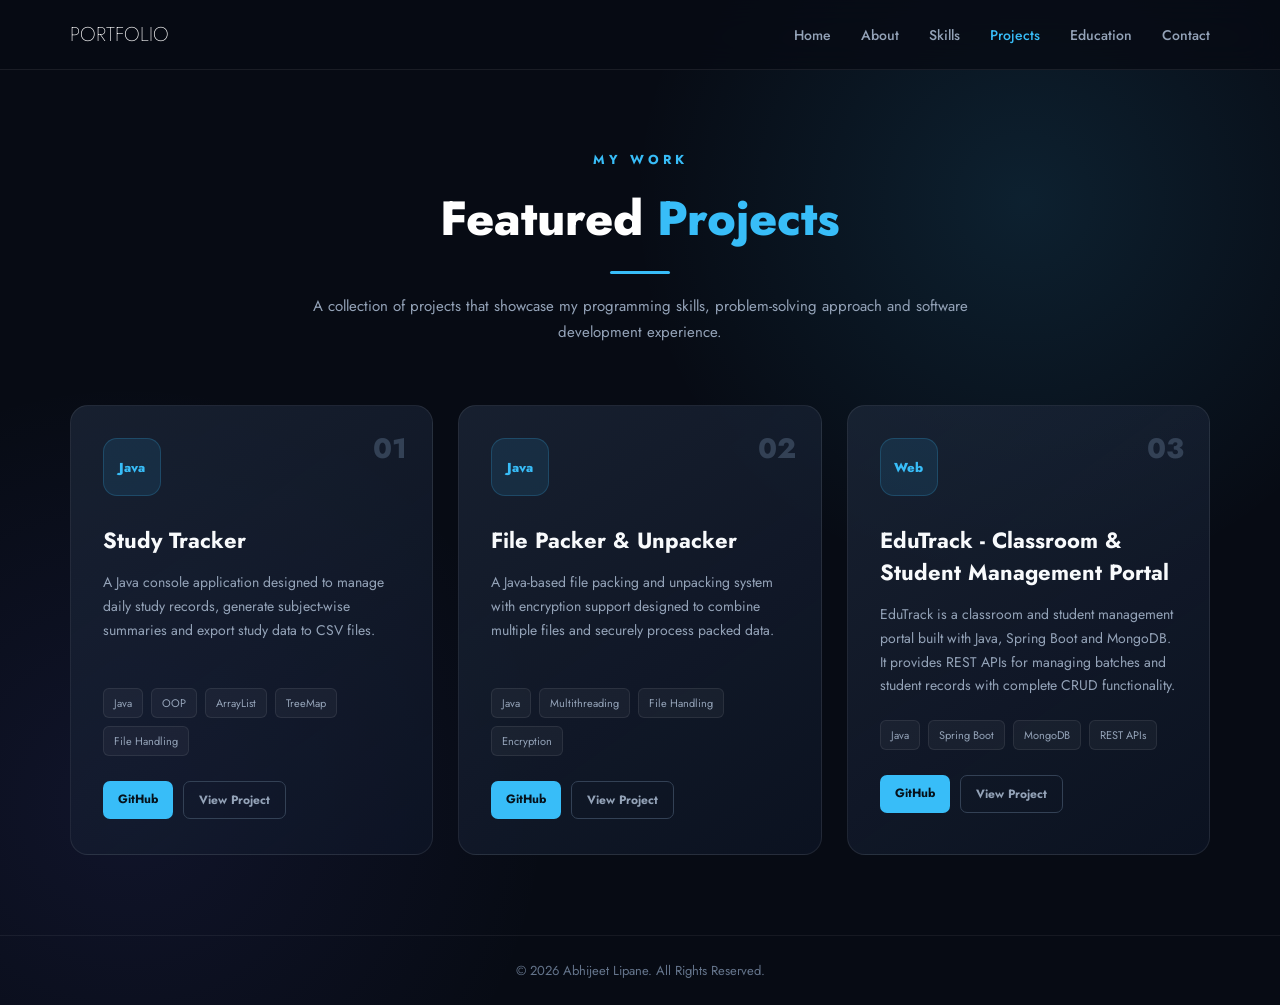
==== projects.html @ ec04ecb3 "Initial portfolio website" ====
<!DOCTYPE html>
<html lang="en">

<head>
    <meta charset="UTF-8">
    <meta name="viewport" content="width=device-width, initial-scale=1.0">

    <title>Projects | Abhijeet Lipane</title>

    <link rel="stylesheet" href="css/style.css">

    <link rel="preconnect" href="https://fonts.googleapis.com">
    <link rel="preconnect" href="https://fonts.gstatic.com" crossorigin>

    <!-- Google Font - Jost -->
    <link rel="preconnect" href="https://fonts.googleapis.com">
    <link rel="preconnect" href="https://fonts.gstatic.com" crossorigin>

    <link href="https://fonts.googleapis.com/css2?family=Jost:wght@100;200;300;400;500;600;700;800;900&display=swap"
        rel="stylesheet">

</head>

<body>

    <!-- NAVBAR -->

    <header class="navbar">

        <nav>

            <a href="index.html" class="logo">
                PORTFOLIO<span> </span>
            </a>

            <ul class="nav-links">

                <li>
                    <a href="index.html">Home</a>
                </li>

                <li>
                    <a href="about.html">About</a>
                </li>

                <li>
                    <a href="skills.html">Skills</a>
                </li>

                <li>
                    <a href="projects.html" class="active">Projects</a>
                </li>

                <li>
                    <a href="education.html">Education</a>
                </li>

                <li>
                    <a href="contact.html">Contact</a>
                </li>

            </ul>

        </nav>

    </header>


    <!-- PROJECTS -->

    <main class="projects-page">

        <section class="projects-section">

            <div class="section-heading">

                <p>MY WORK</p>

                <h1>
                    Featured <span>Projects</span>
                </h1>

                <div class="heading-line"></div>

                <p class="section-description">
                    A collection of projects that showcase my
                    programming skills, problem-solving approach
                    and software development experience.
                </p>

            </div>


            <div class="projects-grid">


                <!-- PROJECT 1 -->

                <article class="project-card">

                    <div class="project-number">
                        01
                    </div>

                    <div class="project-icon">
                        Java
                    </div>

                    <h2>
                        Study Tracker
                    </h2>

                    <p>
                        A Java console application designed to
                        manage daily study records, generate
                        subject-wise summaries and export study
                        data to CSV files.
                    </p>

                    <div class="tech-tags">

                        <span>Java</span>
                        <span>OOP</span>
                        <span>ArrayList</span>
                        <span>TreeMap</span>
                        <span>File Handling</span>

                    </div>

                    <div class="project-buttons">

                        <a href="https://github.com/abhilipane/StudyTracker"
                            target="_blank"
                            class="project-btn">
                                GitHub
                        </a>

                        <a href="#" class="project-btn outline">
                            View Project
                        </a>

                    </div>

                </article>


                <!-- PROJECT 2 -->

                <article class="project-card">

                    <div class="project-number">
                        02
                    </div>

                    <div class="project-icon">
                        Java
                    </div>

                    <h2>
                        File Packer & Unpacker
                    </h2>

                    <p>
                        A Java-based file packing and unpacking
                        system with encryption support designed
                        to combine multiple files and securely
                        process packed data.
                    </p>

                    <div class="tech-tags">

                        <span>Java</span>
                        <span>Multithreading</span>
                        <span>File Handling</span>
                        <span>Encryption</span>

                    </div>

                    <div class="project-buttons">

                        <a href="https://github.com/abhilipane/FilePacker-UnPacker-with-Encryption"
                            target="_blank"
                            class="project-btn">
                            GitHub
                        </a>

                        <a href="#" class="project-btn outline">
                            View Project
                        </a>

                    </div>

                </article>


                <!-- PROJECT 3 -->

                <article class="project-card">

                    <div class="project-number">
                        03
                    </div>

                    <div class="project-icon">
                        Web
                    </div>

                    <h2>
                        EduTrack - Classroom & Student Management Portal
                    </h2>

                    <p>
                        EduTrack is a classroom and student management portal built with Java, Spring Boot and MongoDB. It provides REST APIs for managing batches and student records with complete CRUD functionality.
                    </p>

                    <div class="tech-tags">

                        <span>Java</span>
                        <span>Spring Boot</span>
                        <span>MongoDB</span>
                        <span>REST APIs</span>

                    </div>

                    <div class="project-buttons">

                        <a href="https://github.com/abhilipane/Edutrack-Backend"
                            target="_blank"
                            class="project-btn">
                                GitHub
                        </a>

                        <a href="#" class="project-btn outline">
                            View Project
                        </a>

                    </div>

                </article>


            </div>

        </section>

    </main>


    <!-- FOOTER -->

    <footer>

        <p>
            © 2026 Abhijeet Lipane. All Rights Reserved.
        </p>

    </footer>


    <script src="js/script.js"></script>

</body>

</html>
---- css/style.css ----
/* =====================================================
   GLOBAL
===================================================== */

* {
    margin: 0;
    padding: 0;
    box-sizing: border-box;
}

html {
    scroll-behavior: smooth;
}

body {
    font-family: 'Jost', sans-serif;

    background:
        radial-gradient(
            circle at 80% 20%,
            rgba(56, 189, 248, 0.12),
            transparent 30%
        ),
        radial-gradient(
            circle at 10% 80%,
            rgba(99, 102, 241, 0.10),
            transparent 30%
        ),
        #070b14;

    color: #ffffff;

    min-height: 100vh;

    overflow-x: hidden;
}


/* =====================================================
   NAVBAR
===================================================== */

.navbar {
    width: 100%;

    position: sticky;
    top: 0;

    z-index: 1000;

    background: rgba(7, 11, 20, 0.78);

    backdrop-filter: blur(15px);

    border-bottom: 1px solid rgba(255, 255, 255, 0.08);
}

.navbar nav {
    max-width: 1200px;

    margin: auto;

    padding: 20px 30px;

    display: flex;

    align-items: center;

    justify-content: space-between;
}


/* Logo */

.logo {
    color: white;

    text-decoration: none;

    font-size: 20px;

    font-weight: 200;

    letter-spacing: 0px;
}

.logo span {
    color: #38bdf8;
}


/* Navigation */

.nav-links {
    list-style: none;

    display: flex;

    align-items: center;

    gap: 30px;
}

.nav-links a {
    color: #94a3b8;

    text-decoration: none;

    font-size: 14px;

    font-weight: 500;

    transition: 0.3s;
}

.nav-links a:hover,
.nav-links a.active {
    color: #38bdf8;
}


/* =====================================================
   HERO
===================================================== */

.hero {
    max-width: 1200px;

    min-height: calc(100vh - 80px);

    margin: auto;

    padding: 70px 30px;

    display: grid;

    grid-template-columns: 1.1fr 0.9fr;

    align-items: center;

    gap: 60px;
}


/* =====================================================
   HERO CONTENT
===================================================== */

.hero-content {
    animation: fadeUp 1s ease forwards;
}

.hero-small-text {
    color: #38bdf8;

    font-size: 14px;

    font-weight: 700;

    letter-spacing: 4px;

    margin-bottom: 18px;
}

.hero h1 {
    font-size: clamp(30px, 4vw, 50px);

    line-height: 1;

    letter-spacing: 0px;

    font-weight: 700;

    margin-bottom: 25px;
}

.hero h1 span {
    color: #38bdf8;
}

.hero h2 {
    font-size: 25px;

    font-weight: 600;

    color: #e2e8f0;

    margin-bottom: 20px;
}

.hero-description {
    max-width: 650px;

    color: #94a3b8;

    font-size: 16px;

    line-height: 1.8;
}


/* =====================================================
   BUTTONS
===================================================== */

.hero-buttons {
    display: flex;

    gap: 15px;

    margin-top: 35px;

    flex-wrap: wrap;
}

.btn {
    padding: 13px 23px;

    border-radius: 8px;

    text-decoration: none;

    font-size: 14px;

    font-weight: 600;

    transition: all 0.3s ease;
}

.primary-btn {
    background: #38bdf8;

    color: #06111a;

    box-shadow: 0 0 25px rgba(56, 189, 248, 0.20);
}

.primary-btn:hover {
    transform: translateY(-3px);

    box-shadow: 0 10px 35px rgba(56, 189, 248, 0.35);
}

.secondary-btn {
    border: 1px solid #334155;

    color: #e2e8f0;

    background: rgba(255, 255, 255, 0.03);
}

.secondary-btn:hover {
    border-color: #38bdf8;

    color: #38bdf8;

    transform: translateY(-3px);
}


/* =====================================================
   SOCIAL BUTTONS
===================================================== */

.social-links {
    display: flex;

    gap: 12px;

    margin-top: 30px;

    flex-wrap: wrap;
}

.social-btn {
    min-width: 95px;

    padding: 10px 16px;

    display: flex;

    align-items: center;

    justify-content: center;

    border: 1px solid rgba(255, 255, 255, 0.10);

    border-radius: 8px;

    background: rgba(255, 255, 255, 0.03);

    color: #94a3b8;

    text-decoration: none;

    font-size: 13px;

    font-weight: 600;

    transition: all 0.3s ease;
}

.social-btn:hover {
    color: #38bdf8;

    border-color: #38bdf8;

    background: rgba(56, 189, 248, 0.08);

    transform: translateY(-4px);

    box-shadow:
        0 8px 25px rgba(56, 189, 248, 0.12);
}

/* =====================================================
   HERO VISUAL
===================================================== */

.hero-visual {
    min-height: 500px;

    position: relative;

    display: flex;

    justify-content: center;

    align-items: center;
}


/* Glow */

.glow-circle {
    width: 350px;

    height: 350px;

    border-radius: 50%;

    background: #38bdf8;

    opacity: 0.10;

    filter: blur(70px);

    position: absolute;

    animation: pulseGlow 4s ease-in-out infinite;
}


/* Profile Card */

.profile-card {
    width: 300px;

    min-height: 330px;

    padding: 35px;

    border-radius: 25px;

    position: relative;

    z-index: 2;

    display: flex;

    flex-direction: column;

    justify-content: center;

    align-items: center;

    text-align: center;

    background:
        linear-gradient(
            145deg,
            rgba(30, 41, 59, 0.85),
            rgba(15, 23, 42, 0.75)
        );

    border: 1px solid rgba(255, 255, 255, 0.10);

    box-shadow:
        0 25px 70px rgba(0, 0, 0, 0.45),
        inset 0 1px rgba(255, 255, 255, 0.08);

    backdrop-filter: blur(15px);

    animation: float 5s ease-in-out infinite;
}


/* Profile Icon */

.profile-image {
    width: 150px;
    height: 150px;

    border-radius: 50%;

    padding: 5px;

    background: linear-gradient(
        135deg,
        #38bdf8,
        #818cf8
    );

    box-shadow:
        0 0 35px rgba(56, 189, 248, 0.35);

    margin-bottom: 25px;

    overflow: hidden;
}

.profile-image img {
    width: 100%;
    height: 100%;

    object-fit: cover;

    border-radius: 50%;

    display: block;
}

.profile-card h3 {
    font-size: 20px;

    margin-bottom: 8px;
}

.profile-card p {
    color: #94a3b8;

    font-size: 13px;
}


/* =====================================================
   FLOATING TECH CARDS
===================================================== */

.tech-card {
    position: absolute;

    z-index: 3;

    padding: 11px 18px;

    border-radius: 10px;

    background: rgba(15, 23, 42, 0.85);

    border: 1px solid rgba(56, 189, 248, 0.25);

    color: #e2e8f0;

    font-size: 13px;

    font-weight: 600;

    box-shadow: 0 10px 30px rgba(0, 0, 0, 0.25);

    backdrop-filter: blur(10px);
}

.tech-java {
    bottom: 50px;

    left: 25px;

    animation: floatSmall 5s ease-in-out infinite;
}

.tech-javascript {
    bottom: 60px;

    left: 115px;

    animation: floatSmall 5s ease-in-out infinite;
}

.tech-spring {
    bottom: 60px;

    left: 245px;

    animation: floatSmall 5s ease-in-out infinite;
}

.tech-db {
    bottom: 50px;

    right: 10px;

    animation: floatSmall 5s ease-in-out infinite;
}


/* =====================================================
   FOOTER
===================================================== */

footer {
    text-align: center;

    padding: 25px;

    color: #64748b;

    border-top: 1px solid rgba(255, 255, 255, 0.06);

    font-size: 13px;
}


/* =====================================================
   ANIMATIONS
===================================================== */

@keyframes fadeUp {

    from {
        opacity: 0;

        transform: translateY(30px);
    }

    to {
        opacity: 1;

        transform: translateY(0);
    }
}


@keyframes float {

    0%,
    100% {
        transform: translateY(0);
    }

    50% {
        transform: translateY(-12px);
    }
}


@keyframes floatSmall {

    0%,
    100% {
        transform: translateY(0);
    }

    50% {
        transform: translateY(-8px);
    }
}


@keyframes pulseGlow {

    0%,
    100% {
        transform: scale(0.95);

        opacity: 0.08;
    }

    50% {
        transform: scale(1.1);

        opacity: 0.15;
    }
}


/* =====================================================
   MOBILE
===================================================== */

@media (max-width: 850px) {

    .navbar nav {
        flex-direction: column;

        gap: 20px;
    }

    .nav-links {
        gap: 15px;

        flex-wrap: wrap;

        justify-content: center;
    }

    .hero {
        grid-template-columns: 1fr;

        text-align: center;

        padding-top: 50px;
    }

    .hero-description {
        margin: auto;
    }

    .hero-buttons,
    .social-links {
        justify-content: center;
    }

    .hero-visual {
        min-height: 400px;
    }

}


@media (max-width: 500px) {

    .navbar nav {
        padding: 16px;
    }

    .nav-links {
        gap: 10px;
    }

    .nav-links a {
        font-size: 12px;
    }

    .hero h1 {
        font-size: 55px;

        letter-spacing: 0px;
    }

    .hero h2 {
        font-size: 20px;
    }

    .profile-card {
        width: 260px;
    }

    .tech-java {
        right: 0;
    }

    .tech-spring {
        left: 0;
    }

}

/* =====================================================
   PROJECTS PAGE
===================================================== */

.projects-page {
    min-height: calc(100vh - 80px);
}

.projects-section {
    max-width: 1200px;

    margin: auto;

    padding: 80px 30px;
}


/* Section Heading */

.section-heading {
    text-align: center;

    max-width: 700px;

    margin: 0 auto 60px;
}

.section-heading > p:first-child {
    color: #38bdf8;

    font-size: 13px;

    font-weight: 700;

    letter-spacing: 4px;

    margin-bottom: 15px;
}

.section-heading h1 {
    font-size: 48px;

    font-weight: 800;

    letter-spacing: 0px;

    margin-bottom: 18px;
}

.section-heading h1 span {
    color: #38bdf8;
}

.heading-line {
    width: 60px;

    height: 3px;

    background: #38bdf8;

    margin: 0 auto 20px;

    border-radius: 10px;
}

.section-description {
    color: #94a3b8;

    font-size: 15px;

    line-height: 1.7;
}


/* Projects Grid */

.projects-grid {
    display: grid;

    grid-template-columns: repeat(3, 1fr);

    gap: 25px;
}


/* Project Card */

.project-card {
    position: relative;

    padding: 32px;

    min-height: 450px;

    border-radius: 18px;

    background:
        linear-gradient(
            145deg,
            rgba(30, 41, 59, 0.70),
            rgba(15, 23, 42, 0.60)
        );

    border: 1px solid rgba(255, 255, 255, 0.08);

    transition:
        transform 0.35s ease,
        border-color 0.35s ease,
        box-shadow 0.35s ease;

    overflow: hidden;
}


/* Card Glow */

.project-card::before {
    content: "";

    position: absolute;

    width: 180px;

    height: 180px;

    background: #38bdf8;

    opacity: 0;

    filter: blur(90px);

    top: -80px;

    right: -80px;

    transition: 0.4s;
}

.project-card:hover::before {
    opacity: 0.15;
}


/* Card Hover */

.project-card:hover {
    transform: translateY(-10px);

    border-color: rgba(56, 189, 248, 0.35);

    box-shadow:
        0 25px 60px rgba(0, 0, 0, 0.30);
}


/* Number */

.project-number {
    position: absolute;

    top: 22px;

    right: 25px;

    color: #334155;

    font-size: 28px;

    font-weight: 800;
}


/* Project Icon */

.project-icon {
    width: 58px;

    height: 58px;

    display: flex;

    justify-content: center;

    align-items: center;

    border-radius: 14px;

    background: rgba(56, 189, 248, 0.10);

    border: 1px solid rgba(56, 189, 248, 0.20);

    color: #38bdf8;

    font-size: 13px;

    font-weight: 800;

    margin-bottom: 28px;
}


/* Project Title */

.project-card h2 {
    font-size: 22px;

    margin-bottom: 15px;

    color: #f8fafc;
}


/* Project Description */

.project-card > p {
    color: #94a3b8;

    font-size: 14px;

    line-height: 1.7;

    min-height: 95px;
}


/* Technology Tags */

.tech-tags {
    display: flex;

    flex-wrap: wrap;

    gap: 8px;

    margin-top: 22px;
}

.tech-tags span {
    padding: 6px 10px;

    border-radius: 6px;

    background: rgba(255, 255, 255, 0.04);

    border: 1px solid rgba(255, 255, 255, 0.08);

    color: #94a3b8;

    font-size: 11px;
}


/* Project Buttons */

.project-buttons {
    display: flex;

    gap: 10px;

    margin-top: 25px;
}

.project-btn {
    padding: 9px 15px;

    border-radius: 7px;

    background: #38bdf8;

    color: #06111a;

    text-decoration: none;

    font-size: 12px;

    font-weight: 700;

    transition: 0.3s;
}

.project-btn:hover {
    transform: translateY(-2px);

    box-shadow:
        0 8px 20px rgba(56, 189, 248, 0.20);
}

.project-btn.outline {
    background: transparent;

    color: #94a3b8;

    border: 1px solid #334155;
}

.project-btn.outline:hover {
    color: #38bdf8;

    border-color: #38bdf8;
}


/* =====================================================
   PROJECTS RESPONSIVE
===================================================== */

@media (max-width: 1000px) {

    .projects-grid {
        grid-template-columns: repeat(2, 1fr);
    }

}


@media (max-width: 650px) {

    .projects-section {
        padding: 60px 20px;
    }

    .section-heading h1 {
        font-size: 38px;
    }

    .projects-grid {
        grid-template-columns: 1fr;
    }

    .project-card {
        min-height: auto;
    }

}

/* =====================================================
   SKILLS PAGE
===================================================== */

.skills-page {
    min-height: calc(100vh - 80px);
}

.skills-section {
    max-width: 1200px;

    margin: auto;

    padding: 80px 30px;
}


/* Skills Grid */

.skills-grid {
    display: grid;

    grid-template-columns: repeat(2, 1fr);

    gap: 20px;

    max-width: 1000px;

    margin: auto;
}


/* Skill Card */

.skill-card {
    position: relative;

    display: flex;

    align-items: center;

    gap: 22px;

    padding: 25px;

    min-height: 150px;

    border-radius: 16px;

    background:
        linear-gradient(
            145deg,
            rgba(30, 41, 59, 0.70),
            rgba(15, 23, 42, 0.60)
        );

    border: 1px solid rgba(255, 255, 255, 0.08);

    overflow: hidden;

    transition:
        transform 0.35s ease,
        border-color 0.35s ease,
        box-shadow 0.35s ease;
}


/* Glow */

.skill-card::before {
    content: "";

    position: absolute;

    width: 160px;

    height: 160px;

    right: -80px;

    top: -80px;

    background: #38bdf8;

    opacity: 0;

    filter: blur(80px);

    transition: 0.4s;
}

.skill-card:hover::before {
    opacity: 0.15;
}


/* Hover */

.skill-card:hover {
    transform: translateY(-7px);

    border-color: rgba(56, 189, 248, 0.35);

    box-shadow:
        0 20px 45px rgba(0, 0, 0, 0.30);
}


/* Skill Icon */

.skill-icon {
    width: 70px;

    height: 70px;

    flex-shrink: 0;

    display: flex;

    align-items: center;

    justify-content: center;

    border-radius: 16px;

    background:
        linear-gradient(
            135deg,
            rgba(56, 189, 248, 0.15),
            rgba(129, 140, 248, 0.10)
        );

    border: 1px solid rgba(56, 189, 248, 0.20);

    color: #38bdf8;

    font-size: 12px;

    font-weight: 800;

    letter-spacing: 0.5px;
}


/* Skill Information */

.skill-info {
    position: relative;

    z-index: 2;
}

.skill-info h2 {
    color: #f8fafc;

    font-size: 19px;

    margin-bottom: 8px;
}

.skill-info p {
    color: #94a3b8;

    font-size: 13px;

    line-height: 1.6;
}


/* Mobile */

@media (max-width: 700px) {

    .skills-section {
        padding: 60px 20px;
    }

    .skills-grid {
        grid-template-columns: 1fr;
    }

    .skill-card {
        padding: 20px;
    }

}


@media (max-width: 450px) {

    .skill-card {
        align-items: flex-start;
    }

    .skill-icon {
        width: 55px;
        height: 55px;

        font-size: 10px;
    }

    .skill-info h2 {
        font-size: 17px;
    }

}

/* =====================================================
   ABOUT PAGE
===================================================== */

.about-page {
    min-height: calc(100vh - 80px);
}

.about-section {
    max-width: 1200px;

    margin: auto;

    padding: 80px 30px;
}


/* About Content */

.about-content {
    display: grid;

    grid-template-columns: 1fr 1fr;

    gap: 50px;

    align-items: center;

    margin-top: 20px;
}


/* About Introduction */

.about-intro {
    padding: 35px;

    border-radius: 18px;

    background:
        linear-gradient(
            145deg,
            rgba(30, 41, 59, 0.70),
            rgba(15, 23, 42, 0.60)
        );

    border: 1px solid rgba(255, 255, 255, 0.08);

    position: relative;

    overflow: hidden;
}

.about-intro::before {
    content: "";

    position: absolute;

    width: 180px;

    height: 180px;

    background: #38bdf8;

    opacity: 0.06;

    filter: blur(70px);

    top: -80px;

    right: -80px;
}


/* Badge */

.about-badge {
    display: inline-block;

    padding: 7px 12px;

    border-radius: 20px;

    background: rgba(56, 189, 248, 0.08);

    border: 1px solid rgba(56, 189, 248, 0.20);

    color: #38bdf8;

    font-size: 11px;

    font-weight: 700;

    letter-spacing: 0.5px;

    margin-bottom: 25px;
}


/* Intro Heading */

.about-intro h2 {
    font-size: 30px;

    line-height: 1.3;

    margin-bottom: 22px;

    color: #f8fafc;
}

.about-intro h2 span {
    color: #38bdf8;
}


/* Intro Paragraphs */

.about-intro p {
    color: #94a3b8;

    font-size: 14px;

    line-height: 1.8;

    margin-bottom: 16px;
}


/* Info Grid */

.about-info-grid {
    display: grid;

    grid-template-columns: 1fr 1fr;

    gap: 16px;
}


/* Info Card */

.about-info-card {
    display: flex;

    gap: 15px;

    padding: 22px;

    min-height: 155px;

    border-radius: 15px;

    background:
        linear-gradient(
            145deg,
            rgba(30, 41, 59, 0.65),
            rgba(15, 23, 42, 0.55)
        );

    border: 1px solid rgba(255, 255, 255, 0.08);

    transition:
        transform 0.3s ease,
        border-color 0.3s ease,
        box-shadow 0.3s ease;
}

.about-info-card:hover {
    transform: translateY(-7px);

    border-color: rgba(56, 189, 248, 0.35);

    box-shadow:
        0 18px 40px rgba(0, 0, 0, 0.25);
}


/* Info Icon */

.about-info-icon {
    width: 42px;

    height: 42px;

    flex-shrink: 0;

    display: flex;

    align-items: center;

    justify-content: center;

    border-radius: 10px;

    background: rgba(56, 189, 248, 0.10);

    border: 1px solid rgba(56, 189, 248, 0.20);

    color: #38bdf8;

    font-size: 11px;

    font-weight: 800;
}


/* Info Text */

.about-info-card h3 {
    color: #f8fafc;

    font-size: 15px;

    margin-bottom: 8px;
}

.about-info-card p {
    color: #94a3b8;

    font-size: 12px;

    line-height: 1.6;
}


/* Quick Facts */

.about-facts {
    display: grid;

    grid-template-columns: repeat(4, 1fr);

    gap: 16px;

    margin-top: 25px;
}

.fact-card {
    padding: 22px;

    text-align: center;

    border-radius: 14px;

    background: rgba(255, 255, 255, 0.025);

    border: 1px solid rgba(255, 255, 255, 0.07);

    transition: 0.3s;
}

.fact-card:hover {
    transform: translateY(-5px);

    border-color: rgba(56, 189, 248, 0.30);
}

.fact-card strong {
    display: block;

    color: #38bdf8;

    font-size: 16px;

    margin-bottom: 6px;
}

.fact-card span {
    color: #64748b;

    font-size: 11px;
}


/* =====================================================
   ABOUT RESPONSIVE
===================================================== */

@media (max-width: 900px) {

    .about-content {
        grid-template-columns: 1fr;
    }

    .about-facts {
        grid-template-columns: repeat(2, 1fr);
    }

}


@media (max-width: 600px) {

    .about-section {
        padding: 60px 20px;
    }

    .about-intro {
        padding: 25px;
    }

    .about-intro h2 {
        font-size: 25px;
    }

    .about-info-grid {
        grid-template-columns: 1fr;
    }

    .about-facts {
        grid-template-columns: 1fr;
    }

}

/* =====================================================
   CONTACT PAGE
===================================================== */

.contact-page {
    min-height: calc(100vh - 80px);
}

.contact-section {
    max-width: 1100px;

    margin: auto;

    padding: 80px 30px;
}


/* Contact Content */

.contact-content {
    display: grid;

    grid-template-columns: 0.85fr 1.15fr;

    gap: 30px;

    margin-top: 20px;
}


/* Contact Information */

.contact-info {
    display: flex;

    flex-direction: column;

    gap: 15px;
}


/* Contact Info Card */

.contact-info-card {
    display: flex;

    align-items: center;

    gap: 18px;

    padding: 22px;

    min-height: 90px;

    border-radius: 15px;

    background:
        linear-gradient(
            145deg,
            rgba(30, 41, 59, 0.70),
            rgba(15, 23, 42, 0.60)
        );

    border: 1px solid rgba(255, 255, 255, 0.08);

    transition:
        transform 0.3s ease,
        border-color 0.3s ease,
        box-shadow 0.3s ease;
}


.contact-info-card:hover {
    transform: translateX(6px);

    border-color: rgba(56, 189, 248, 0.35);

    box-shadow:
        0 15px 35px rgba(0, 0, 0, 0.25);
}


/* Contact Icon */

.contact-icon {
    width: 48px;

    height: 48px;

    flex-shrink: 0;

    display: flex;

    align-items: center;

    justify-content: center;

    border-radius: 12px;

    background: rgba(56, 189, 248, 0.10);

    border: 1px solid rgba(56, 189, 248, 0.20);

    color: #38bdf8;

    font-size: 12px;

    font-weight: 800;
}


/* Contact Text */

.contact-info-card span {
    display: block;

    color: #64748b;

    font-size: 11px;

    margin-bottom: 5px;

    text-transform: uppercase;

    letter-spacing: 1px;
}

.contact-info-card a {
    color: #e2e8f0;

    font-size: 13px;

    text-decoration: none;

    transition: 0.3s;
}

.contact-info-card a:hover {
    color: #38bdf8;
}

.contact-info-card p {
    color: #e2e8f0;

    font-size: 13px;

    margin: 0;
}


/* Contact Form */

.contact-form-card {
    padding: 32px;

    border-radius: 18px;

    background:
        linear-gradient(
            145deg,
            rgba(30, 41, 59, 0.70),
            rgba(15, 23, 42, 0.60)
        );

    border: 1px solid rgba(255, 255, 255, 0.08);
}


.contact-form-card h2 {
    color: #f8fafc;

    font-size: 22px;

    margin-bottom: 8px;
}

.contact-form-card > p {
    color: #64748b;

    font-size: 13px;

    line-height: 1.6;

    margin-bottom: 25px;
}


/* Form Group */

.form-group {
    margin-bottom: 18px;
}

.form-group label {
    display: block;

    color: #cbd5e1;

    font-size: 12px;

    font-weight: 600;

    margin-bottom: 8px;
}


/* Input */

.form-group input,
.form-group textarea {
    width: 100%;

    box-sizing: border-box;

    padding: 12px 14px;

    border-radius: 8px;

    border: 1px solid rgba(255, 255, 255, 0.10);

    background: rgba(2, 6, 23, 0.45);

    color: #f8fafc;

    font-family: inherit;

    font-size: 13px;

    outline: none;

    transition:
        border-color 0.3s ease,
        box-shadow 0.3s ease;
}


.form-group input::placeholder,
.form-group textarea::placeholder {
    color: #475569;
}


.form-group input:focus,
.form-group textarea:focus {
    border-color: #38bdf8;

    box-shadow:
        0 0 0 3px rgba(56, 189, 248, 0.08);
}


.form-group textarea {
    resize: vertical;

    min-height: 130px;
}


/* Submit Button */

.contact-submit {
    width: 100%;

    padding: 12px 20px;

    border: none;

    border-radius: 8px;

    background: #38bdf8;

    color: #06111a;

    font-family: inherit;

    font-size: 13px;

    font-weight: 700;

    cursor: pointer;

    transition:
        transform 0.3s ease,
        box-shadow 0.3s ease;
}


.contact-submit:hover {
    transform: translateY(-3px);

    box-shadow:
        0 10px 25px rgba(56, 189, 248, 0.20);
}


/* =====================================================
   CONTACT RESPONSIVE
===================================================== */

@media (max-width: 800px) {

    .contact-content {
        grid-template-columns: 1fr;
    }

}


@media (max-width: 600px) {

    .contact-section {
        padding: 60px 20px;
    }

    .contact-form-card {
        padding: 24px;
    }
}

/* =====================================================
   EDUCATION PAGE
===================================================== */

.education-page {
    min-height: calc(100vh - 80px);
}

.education-section {
    max-width: 900px;

    margin: auto;

    padding: 80px 30px;
}


/* Timeline */

.education-timeline {
    position: relative;

    margin-top: 50px;

    padding: 10px 0;
}


/* Vertical Line */

.education-timeline::before {
    content: "";

    position: absolute;

    left: 24px;

    top: 0;

    bottom: 0;

    width: 2px;

    background:
        linear-gradient(
            to bottom,
            #38bdf8,
            rgba(56, 189, 248, 0.08)
        );
}


/* Timeline Item */

.education-item {
    position: relative;

    padding-left: 75px;

    margin-bottom: 30px;
}

.education-item:last-child {
    margin-bottom: 0;
}


/* Timeline Dot */

.education-dot {
    position: absolute;

    left: 14px;

    top: 28px;

    width: 22px;

    height: 22px;

    border-radius: 50%;

    background: #0f172a;

    border: 3px solid #38bdf8;

    box-shadow:
        0 0 18px rgba(56, 189, 248, 0.30);

    z-index: 2;
}


/* Education Card */

.education-card {
    position: relative;

    display: flex;

    gap: 25px;

    padding: 28px;

    border-radius: 16px;

    background:
        linear-gradient(
            145deg,
            rgba(30, 41, 59, 0.70),
            rgba(15, 23, 42, 0.60)
        );

    border: 1px solid rgba(255, 255, 255, 0.08);

    transition:
        transform 0.35s ease,
        border-color 0.35s ease,
        box-shadow 0.35s ease;
}


/* Card Hover */

.education-card:hover {
    transform: translateX(8px);

    border-color: rgba(56, 189, 248, 0.35);

    box-shadow:
        0 18px 40px rgba(0, 0, 0, 0.28);
}


/* Year */

.education-year {
    width: 90px;

    flex-shrink: 0;

    display: flex;

    align-items: flex-start;

    justify-content: center;

    padding-top: 4px;

    color: #38bdf8;

    font-size: 11px;

    font-weight: 800;

    letter-spacing: 1px;
}


/* Content */

.education-content {
    flex: 1;
}

.education-type {
    display: inline-block;

    color: #64748b;

    font-size: 10px;

    font-weight: 700;

    letter-spacing: 1.5px;

    margin-bottom: 8px;
}

.education-content h2 {
    color: #f8fafc;

    font-size: 21px;

    margin-bottom: 5px;
}

.education-content h3 {
    color: #38bdf8;

    font-size: 13px;

    margin-bottom: 12px;
}

.education-content p {
    color: #94a3b8;

    font-size: 13px;

    line-height: 1.7;

    margin-bottom: 15px;
}


/* Status */

.education-status {
    display: inline-block;

    padding: 6px 11px;

    border-radius: 6px;

    background: rgba(56, 189, 248, 0.08);

    border: 1px solid rgba(56, 189, 248, 0.15);

    color: #38bdf8;

    font-size: 11px;

    font-weight: 600;
}


/* =====================================================
   EDUCATION RESPONSIVE
===================================================== */

@media (max-width: 650px) {

    .education-section {
        padding: 60px 20px;
    }

    .education-timeline::before {
        left: 15px;
    }

    .education-item {
        padding-left: 48px;
    }

    .education-dot {
        left: 5px;
    }

    .education-card {
        display: block;

        padding: 22px;
    }

    .education-year {
        width: auto;

        justify-content: flex-start;

        margin-bottom: 15px;
    }

    .education-content h2 {
        font-size: 18px;
    }

}
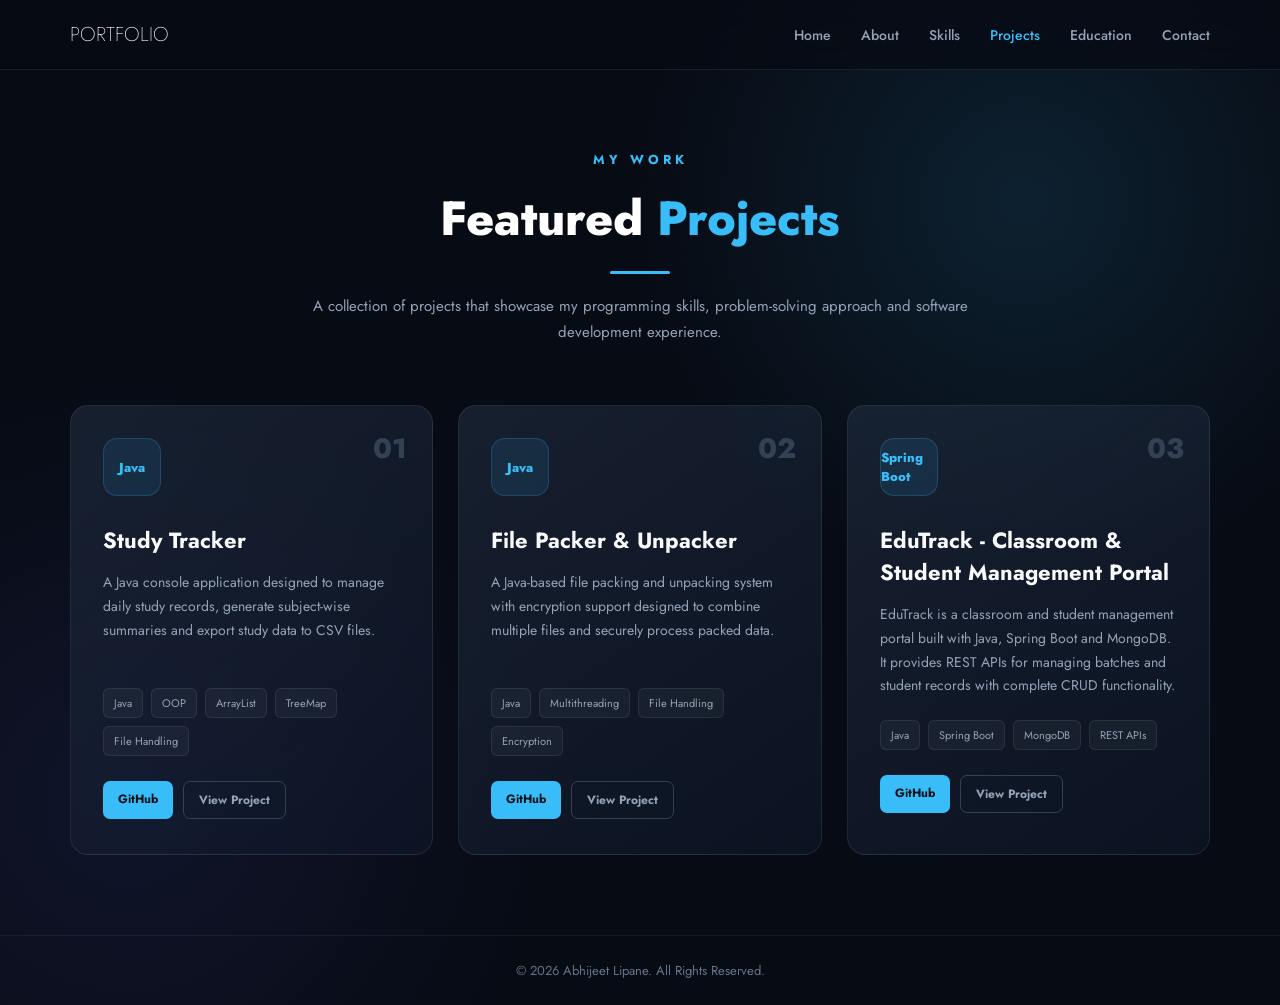
==== commit 1d031408: "Update projects.html" ====
--- a/projects.html
+++ b/projects.html
@@ -202,7 +202,7 @@
                     </div>
 
                     <div class="project-icon">
-                        Web
+                        Spring Boot
                     </div>
 
                     <h2>
@@ -261,4 +261,4 @@
 
 </body>
 
-</html>+</html>
--- a/css/style.css
+++ b/css/style.css
@@ -472,33 +472,33 @@
 }
 
 .tech-java {
-    bottom: 50px;
-
-    left: 25px;
+    top: 30px;
+
+    left: 150px;
 
     animation: floatSmall 5s ease-in-out infinite;
 }
 
 .tech-javascript {
-    bottom: 60px;
-
-    left: 115px;
+    bottom: 30px;
+
+    left: 150px;
 
     animation: floatSmall 5s ease-in-out infinite;
 }
 
 .tech-spring {
-    bottom: 60px;
-
-    left: 245px;
+    top: 30px;
+
+    right: 150px;
 
     animation: floatSmall 5s ease-in-out infinite;
 }
 
 .tech-db {
-    bottom: 50px;
-
-    right: 10px;
+    bottom: 30px;
+
+    right: 150px;
 
     animation: floatSmall 5s ease-in-out infinite;
 }
@@ -2110,4 +2110,4 @@
         font-size: 18px;
     }
 
-}+}
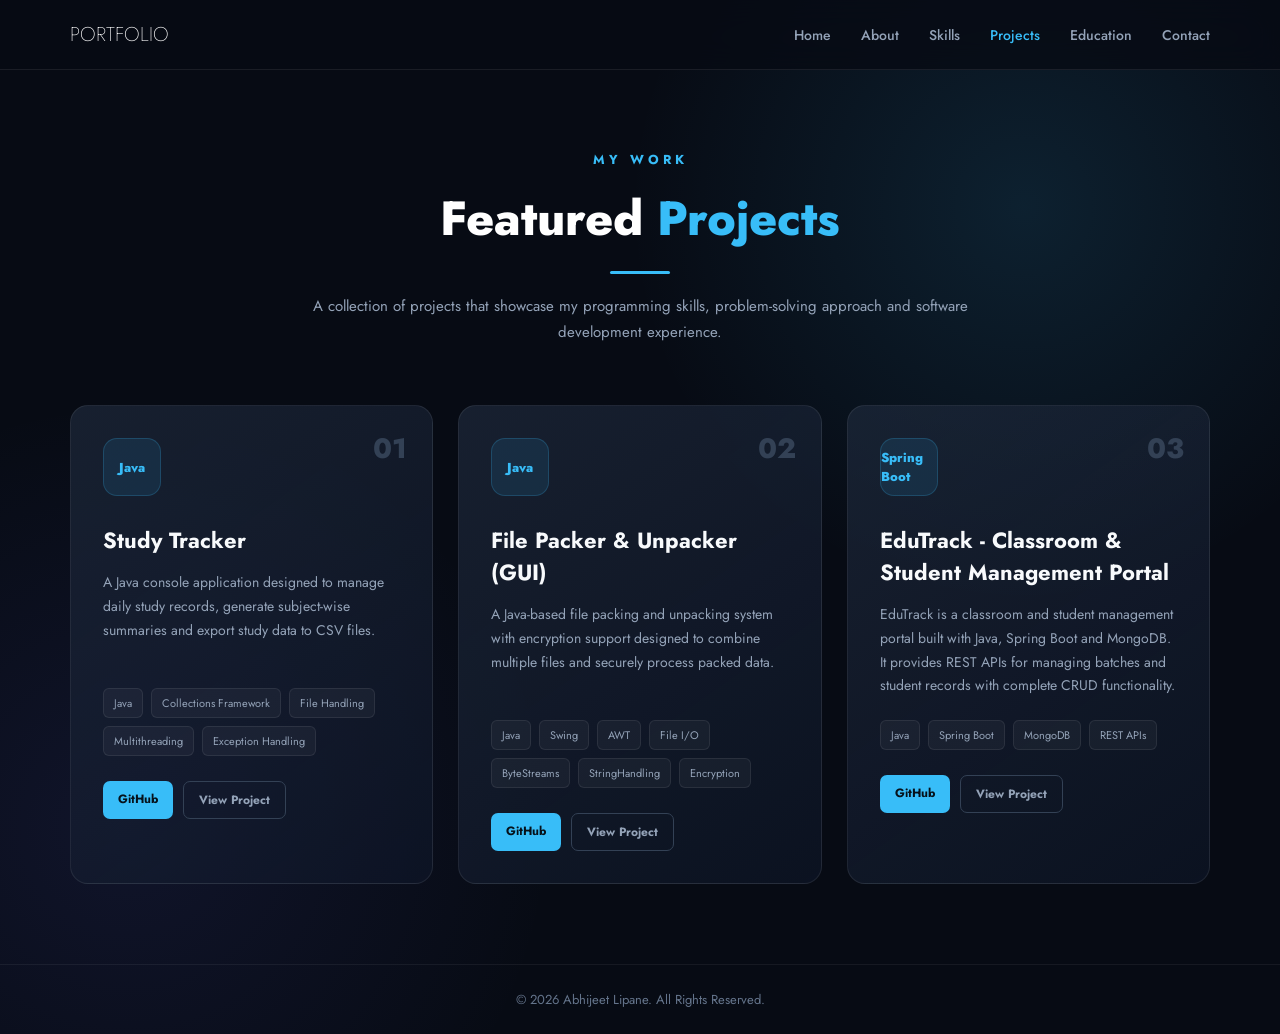
==== commit ad30380a: "Update projects.html" ====
--- a/projects.html
+++ b/projects.html
@@ -120,10 +120,10 @@
                     <div class="tech-tags">
 
                         <span>Java</span>
-                        <span>OOP</span>
-                        <span>ArrayList</span>
-                        <span>TreeMap</span>
+                        <span> Collections Framework</span>
                         <span>File Handling</span>
+                        <span>Multithreading</span>
+                        <span>Exception Handling</span>
 
                     </div>
 
@@ -157,7 +157,7 @@
                     </div>
 
                     <h2>
-                        File Packer & Unpacker
+                        File Packer & Unpacker (GUI)
                     </h2>
 
                     <p>
@@ -170,15 +170,18 @@
                     <div class="tech-tags">
 
                         <span>Java</span>
-                        <span>Multithreading</span>
-                        <span>File Handling</span>
+                        <span>Swing</span>
+                        <span>AWT</span>
+                        <span>File I/O</span>
+                        <span>ByteStreams</span>
+                        <span>StringHandling </span>
                         <span>Encryption</span>
 
                     </div>
 
                     <div class="project-buttons">
 
-                        <a href="https://github.com/abhilipane/FilePacker-UnPacker-with-Encryption"
+                        <a href="https://github.com/abhilipane/GUI-File-Packer-Unpacker"
                             target="_blank"
                             class="project-btn">
                             GitHub
